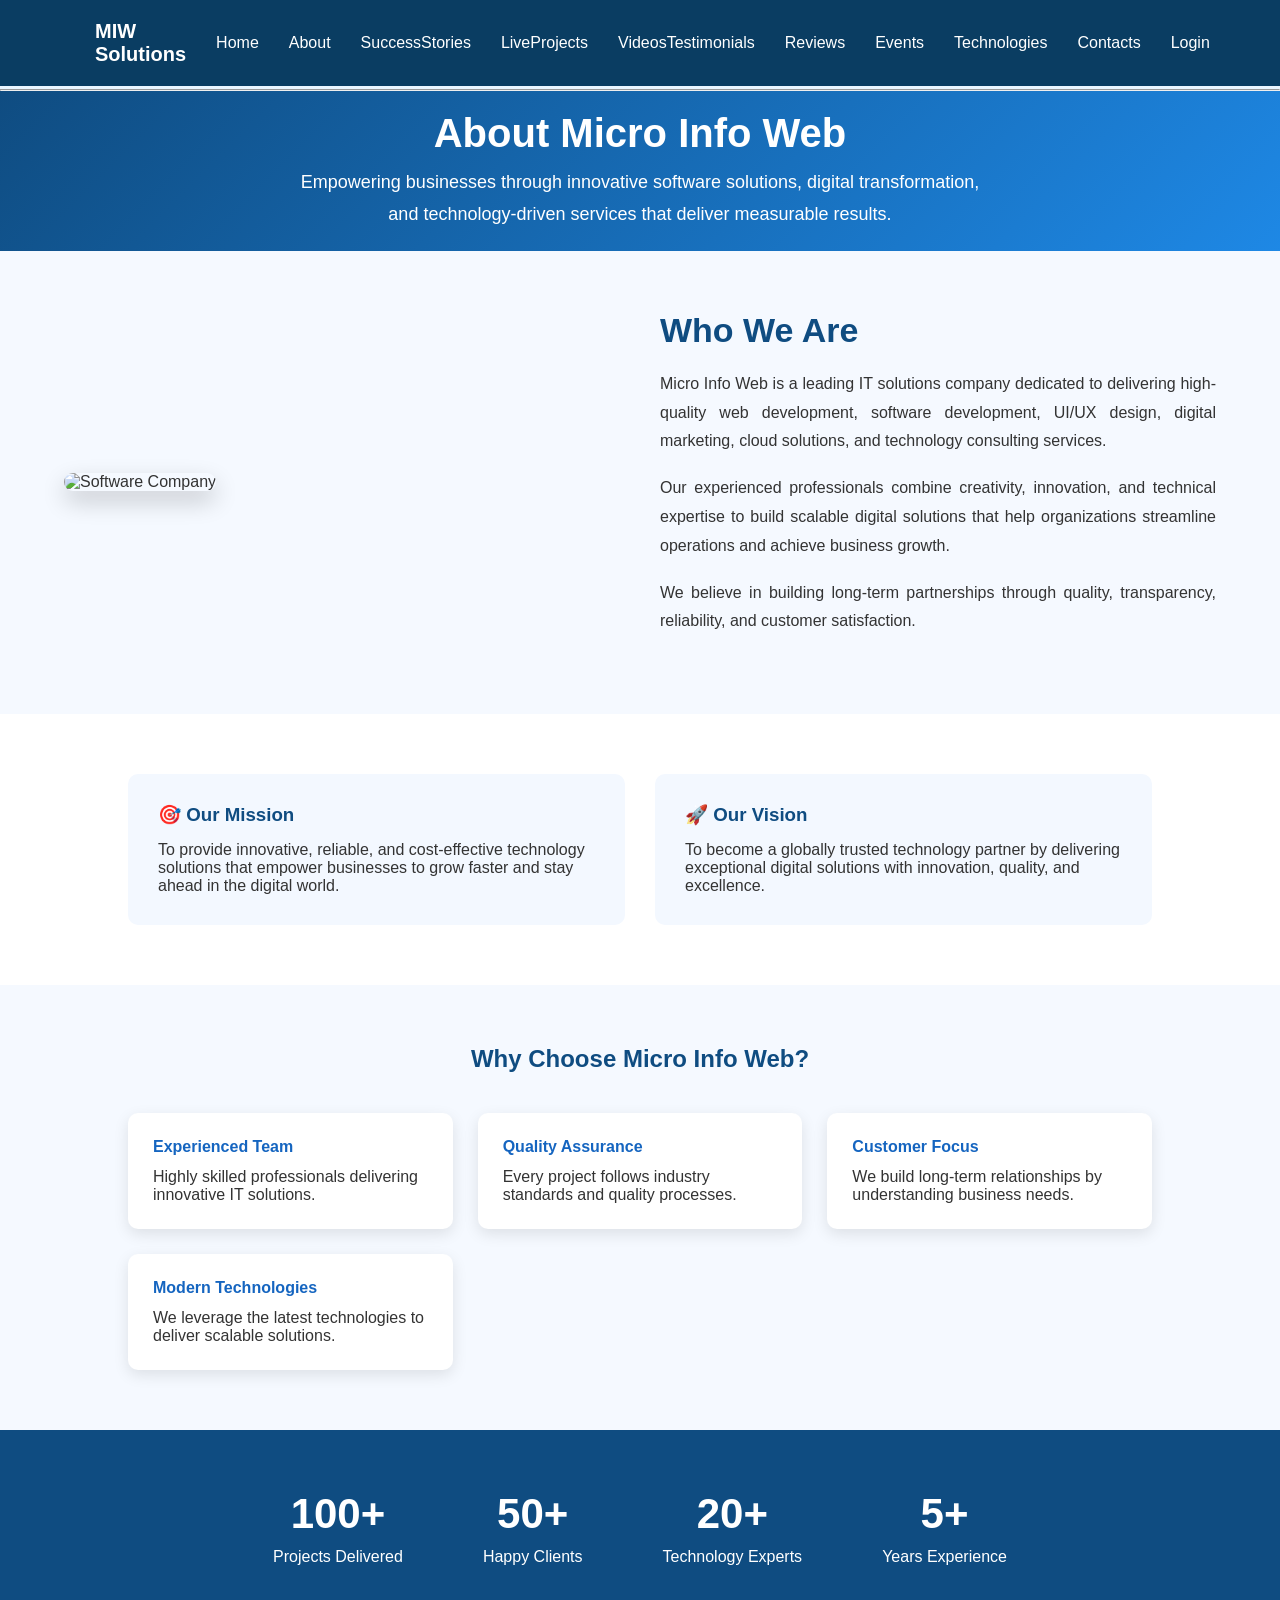
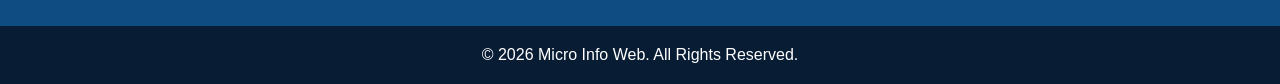
==== aboutus.html @ 286e9192 "aboutus completed" ====
<!DOCTYPE html>
<html lang="en">
<head>
<meta charset="UTF-8">
<meta name="viewport" content="width=device-width, initial-scale=1.0">
<title>About Us - Micro Info Web</title>

<style>
*{
    margin:0;
    padding:0;
    box-sizing:border-box;
    font-family:Arial, Helvetica, sans-serif;
}

body{
    background:#f5f9ff;
    color:#333;
}
  /* Navigation Bar */
nav{
            background:#0A3D62;
            display:inline-flex;
            justify-content:space-between;
            align-items:center;
            padding:20px 95px;
            border-bottom: #EAF6FF;
            border-bottom-style: solid;
        }

        .logo{
            color:white;
            font-size:20px;
            font-weight:bold;
        }

        nav ul{
            display:flex;
            list-style:none;
        }

        nav ul li{
            margin-left:30px;
        }

        nav ul li a{
            text-decoration:none;
            color:white;
            font-size:16px;
        }

        nav ul li a:hover{
            color:#FFD700;
        }
/* Hero Section */
.hero{
    background:linear-gradient(135deg,#0f4c81,#1e88e5);
    color:white;
    text-align:center;
    padding:20px 8px;
}

.hero h1{
    font-size:40px;
    margin-bottom:10px;
}

.hero p{
    font-size:18px;
    max-width:700px;
    margin:auto;
    line-height:1.8;
}

/* About Section */
.about{
    width:90%;
    max-width:1200px;
    margin:60px auto;
    display:flex;
    justify-content:space-between;
    align-items:center;
    gap:40px;
    flex-wrap:wrap;
}

.about-image{
    flex:1;
}

.about-image img{
    width:100%;
    border-radius:12px;
    box-shadow:0 10px 25px rgba(0,0,0,.2);
}

.about-content{
    flex:1;
}

.about-content h2{
    color:#0f4c81;
    margin-bottom:20px;
    font-size:34px;
}

.about-content p{
    line-height:1.8;
    margin-bottom:18px;
    text-align:justify;
}

/* Mission Vision */

.mv-section{
    background:white;
    padding:60px 10%;
}

.mv-container{
    display:flex;
    gap:30px;
    flex-wrap:wrap;
}

.card{
    flex:1;
    min-width:280px;
    background:#f3f8ff;
    padding:30px;
    border-radius:10px;
    transition:.4s;
}

.card:hover{
    transform:translateY(-8px);
    box-shadow:0 10px 20px rgba(0,0,0,.15);
}

.card h3{
    color:#0f4c81;
    margin-bottom:15px;
}

/* Why Choose */

.why{
    padding:60px 10%;
}

.why h2{
    text-align:center;
    color:#0f4c81;
    margin-bottom:40px;
}

.features{
    display:grid;
    grid-template-columns:repeat(auto-fit,minmax(250px,1fr));
    gap:25px;
}

.feature{
    background:white;
    padding:25px;
    border-radius:10px;
    box-shadow:0 5px 15px rgba(0,0,0,.1);
    transition:.4s;
}

.feature:hover{
    transform:translateY(-8px);
}

.feature h4{
    color:#1565c0;
    margin-bottom:12px;
}

/* Stats */

.stats{
    background:#0f4c81;
    color:white;
    padding:60px 20px;
}

.stats-container{
    display:flex;
    justify-content:center;
    gap:80px;
    flex-wrap:wrap;
}

.stat{
    text-align:center;
}

.stat h2{
    font-size:42px;
}

.stat p{
    margin-top:10px;
}

/* Footer */

footer{
    background:#081c34;
    color:white;
    text-align:center;
    padding:20px;
}

@media(max-width:768px){

.hero h1{
font-size:35px;
}

.about{
flex-direction:column;
}

.stats-container{
gap:40px;
}

}
</style>

</head>

<body> 
<nav>
      <div class="logo">MIW Solutions</div>
      <ul>
        <li><a href="index.html">Home</a></li>
        <li><a href="aboutus.html">About</a></li>
        <li><a href="successstories.html">SuccessStories</a></li>
        <li><a href="liveprojects.html">LiveProjects</a></li>
        <li><a href="videotestimonials.html">VideosTestimonials</a></li>
        <li><a href="reviews.html">Reviews</a></li>
        <li><a href="events.html">Events</a></li>
        <li><a href="technologies.html"> Technologies</a></li>
        <li><a href="contact.html">Contacts</a></li>
        <li><a href="login.html">Login</a></li>
      </ul>
    </nav> <hr 100%>
     
<header class="hero">
<h1>About Micro Info Web</h1>

<p>
Empowering businesses through innovative software solutions, digital transformation,
and technology-driven services that deliver measurable results.
</p>

</header>

<section class="about">

<div class="about-image">

<img src="C:\Users\HP\OneDrive\Desktop\LandingPage\photo2.jpg" alt="Software Company">

</div>

<div class="about-content">

<h2>Who We Are</h2>

<p>
Micro Info Web is a leading IT solutions company dedicated to delivering
high-quality web development, software development, UI/UX design,
digital marketing, cloud solutions, and technology consulting services.
</p>

<p>
Our experienced professionals combine creativity, innovation,
and technical expertise to build scalable digital solutions that
help organizations streamline operations and achieve business growth.
</p>

<p>
We believe in building long-term partnerships through quality,
transparency, reliability, and customer satisfaction.
</p>

</div>

</section>

<section class="mv-section">

<div class="mv-container">

<div class="card">

<h3>🎯 Our Mission</h3>

<p>
To provide innovative, reliable, and cost-effective technology
solutions that empower businesses to grow faster and stay ahead
in the digital world.
</p>

</div>

<div class="card">

<h3>🚀 Our Vision</h3>

<p>
To become a globally trusted technology partner by delivering
exceptional digital solutions with innovation, quality, and excellence.
</p>

</div>

</div>

</section>

<section class="why">

<h2>Why Choose Micro Info Web?</h2>

<div class="features">

<div class="feature">
<h4>Experienced Team</h4>
<p>Highly skilled professionals delivering innovative IT solutions.</p>
</div>

<div class="feature">
<h4>Quality Assurance</h4>
<p>Every project follows industry standards and quality processes.</p>
</div>

<div class="feature">
<h4>Customer Focus</h4>
<p>We build long-term relationships by understanding business needs.</p>
</div>

<div class="feature">
<h4>Modern Technologies</h4>
<p>We leverage the latest technologies to deliver scalable solutions.</p>
</div>

</div>

</section>

<section class="stats">

<div class="stats-container">

<div class="stat">
<h2>100+</h2>
<p>Projects Delivered</p>
</div>

<div class="stat">
<h2>50+</h2>
<p>Happy Clients</p>
</div>

<div class="stat">
<h2>20+</h2>
<p>Technology Experts</p>
</div>

<div class="stat">
<h2>5+</h2>
<p>Years Experience</p>
</div>

</div>

</section>

<footer>

<p>© 2026 Micro Info Web. All Rights Reserved.</p>

</footer>

</body>
</html>
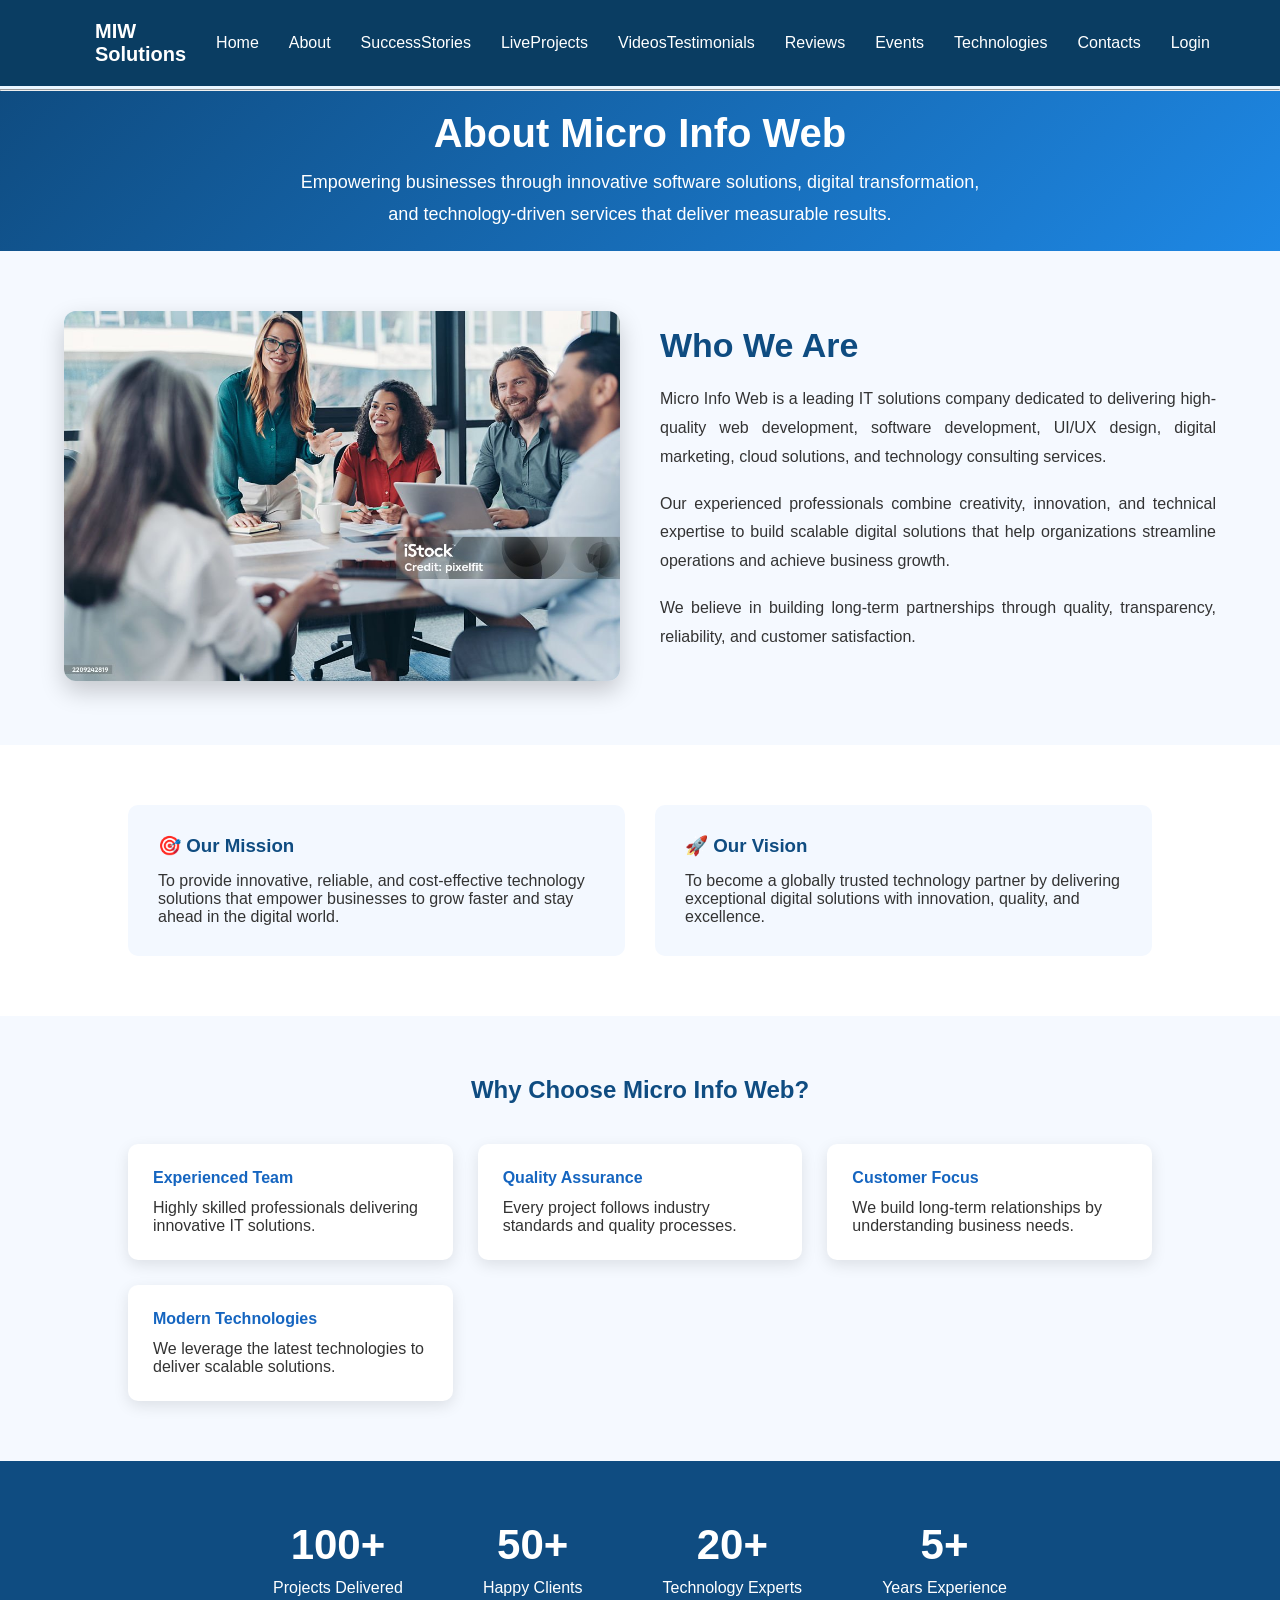
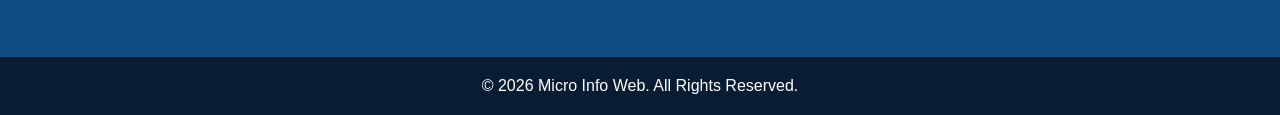
==== commit 283e10ea: "Update image" ====
--- a/aboutus.html
+++ b/aboutus.html
@@ -263,7 +263,7 @@
 
 <div class="about-image">
 
-<img src="C:\Users\HP\OneDrive\Desktop\LandingPage\photo2.jpg" alt="Software Company">
+<img src="photo2.jpg" alt="Software Company">
 
 </div>
 
@@ -388,4 +388,4 @@
 </footer>
 
 </body>
-</html>+</html>
